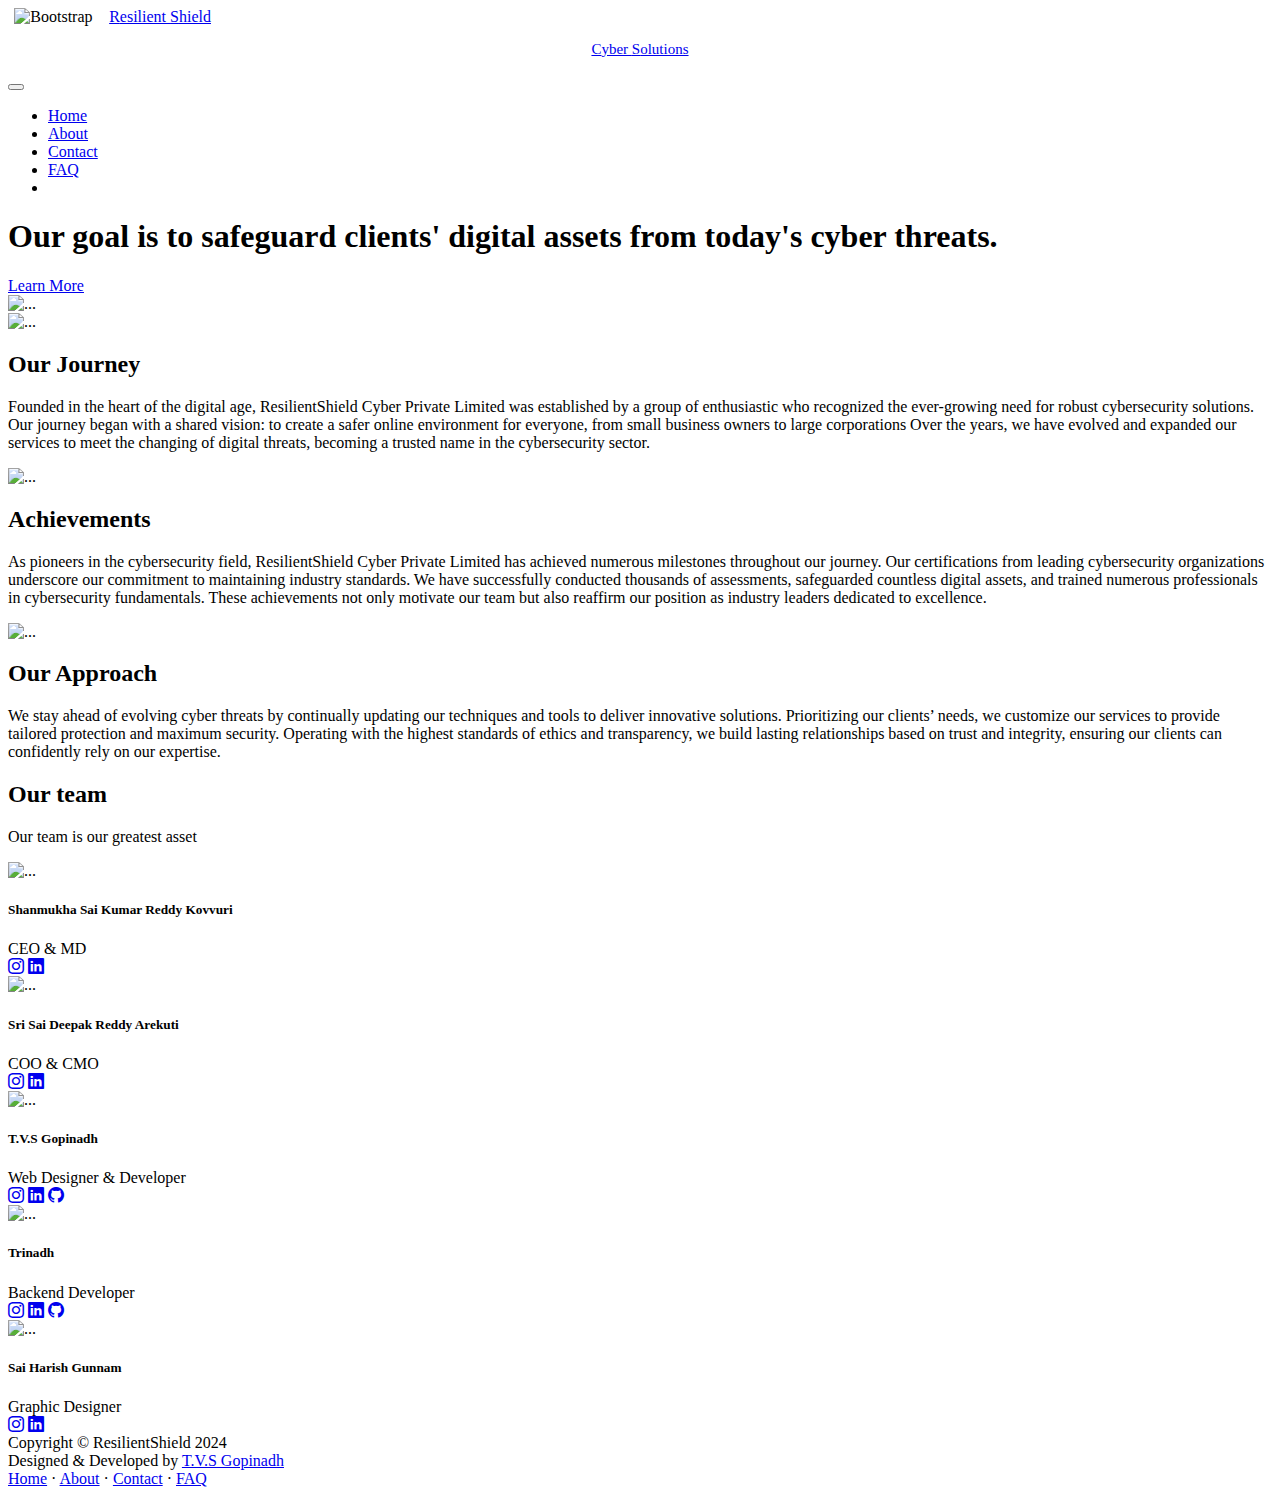
==== about.html @ 651f2c5d "Add files via upload" ====
<!DOCTYPE html>
<html lang="en">
    <head>
        <meta charset="utf-8" />
        <meta name="viewport" content="width=device-width, initial-scale=1, shrink-to-fit=no" />
        <meta name="description" content="" />
        <meta name="author" content="" />
        <title>About Us - Resilient-Shield</title>
        <!-- Favicon-->
        <link rel="icon" type="image/x-icon" href="assets/favicon.ico" />
        <!-- Bootstrap icons-->
        <link href="https://cdn.jsdelivr.net/npm/bootstrap-icons@1.5.0/font/bootstrap-icons.css" rel="stylesheet" />
        <!-- Core theme CSS (includes Bootstrap)-->
        <link href="css/styles.css" rel="stylesheet" />
        <script src="https://kit.fontawesome.com/0692e1ec03.js" crossorigin="anonymous"></script>
    </head>
    <body class="d-flex flex-column">
        <main class="flex-shrink-0">
            <nav class="navbar navbar-expand-lg navbar-dark bg-dark">
                <div class="container px-5">
                    <img src="./assets/logo.png" alt="Bootstrap"
                        style="margin-left: 0.5%;margin-right: 1%; width: 40px; height: 44;">
                    <a class="navbar-brand" href="index.html"><span> R</span>esilient <span>S</span>hield <br>
                        <p style="font-size: 15px; text-align: center;"><span style="font-size: 15px;"> C</span>yber <span
                                style="font-size: 15px;">S</span>olutions</p>
                    </a>
                    <button class="navbar-toggler" type="button" data-bs-toggle="collapse"
                        data-bs-target="#navbarSupportedContent" aria-controls="navbarSupportedContent"
                        aria-expanded="false" aria-label="Toggle navigation"><span
                            class="navbar-toggler-icon"></span></button>
                    <div class="collapse navbar-collapse" id="navbarSupportedContent">
                        <ul class="navbar-nav ms-auto mb-2 mb-lg-0">
                            <li class="nav-item"><a class="nav-link" href="index.html">Home</a></li>
                            <li class="nav-item"><a class="nav-link" href="about.html">About</a></li>
                            <li class="nav-item"><a class="nav-link" href="contact.html">Contact</a></li>
                            <li class="nav-item"><a class="nav-link" href="faq.html">FAQ</a></li>
                            <li class="nav-item dropdown">
    
                        </ul>
                    </div>
                </div>
            </nav>
            <header class="bg-dark py-5">
                <div class="container px-5">
                    <div class="row gx-5 align-items-center justify-content-center">
                        <div class="col-lg-8 col-xl-7 col-xxl-6">
                            <div class="my-5 text-center text-xl-start">
                                <h1 class="display-8 fw-bolder text-white mb-5">Our goal is to safeguard clients' digital assets from today's cyber threats.</h1>
                                <div class="d-grid gap-3 d-sm-flex justify-content-sm-center justify-content-xl-start">
                                    <a class="btn btn-outline-light btn-lg px-4" href="#scroll-target">Learn More</a>
                                </div>
                            </div>
                        </div>
                        <div class="col-xl-5 col-xxl-6 d-none d-xl-block text-center"><img class="img-fluid rounded-3 my-5" style="height: 450px; width: 450px;" src="./assets/—Pngtree—shield security safe_7963298.png" alt="..." /></div>
                    </div>
                </div>
            </header>
            <section class="py-5 bg-light" id="scroll-target">
                <div class="container px-5 my-5">
                    <div class="row gx-5 align-items-center">
                        <div class="col-lg-6"><img class="img-fluid rounded mb-5 mb-lg-0" src="./assets/—Pngtree—creative hand-painted network security logo_5008553.png" alt="..." /></div>
                        <div class="col-lg-6">
                            <h2 class="fw-bolder">Our Journey</h2>
                            <p class="lead fw-normal text-muted mb-0">Founded in the heart of the digital age, ResilientShield Cyber Private Limited was established by a group of enthusiastic who recognized the ever-growing need for robust cybersecurity solutions. Our journey began with a shared vision: to create a safer online environment for everyone, from small business owners to large corporations Over the years, we have evolved and expanded our services to meet the changing of digital threats, becoming a trusted name in the cybersecurity sector.</p>
                        </div>
                    </div>
                </div>
            </section>
            <section class="py-5">
                <div class="container px-5 my-5">
                    <div class="row gx-5 align-items-center">
                        <div class="col-lg-6 order-first order-lg-last"><img class="img-fluid rounded mb-5 mb-lg-0" src="./assets/—Pngtree—business goals achievement concept with_7516352.png" alt="..." /></div>
                        <div class="col-lg-6">
                            <h2 class="fw-bolder">Achievements</h2>
                            <p class="lead fw-normal text-muted mb-0">As pioneers in the cybersecurity field, ResilientShield Cyber Private Limited has achieved numerous milestones throughout our journey. Our certifications from leading cybersecurity organizations underscore our commitment to maintaining industry standards. We have successfully conducted thousands of assessments, safeguarded countless digital assets, and trained numerous professionals in cybersecurity fundamentals. These achievements not only motivate our team but also reaffirm our position as industry leaders dedicated to excellence.</p>
                        </div>
                    </div>
                </div>
            </section>
            <section class="py-5 bg-light" id="scroll-target">
                <div class="container px-5 my-5">
                    <div class="row gx-5 align-items-center">
                        <div class="col-lg-6"><img class="img-fluid rounded mb-5 mb-lg-0" src="./assets/—Pngtree—vector working team icon_4022063.png" alt="..." /></div>
                        <div class="col-lg-6">
                            <h2 class="fw-bolder">Our Approach</h2>
                            <p class="lead fw-normal text-muted mb-0">We stay ahead of evolving cyber threats by continually updating our techniques and tools to deliver innovative solutions. Prioritizing our clients’ needs, we customize our services to provide tailored protection and maximum security. Operating with the highest standards of ethics and transparency, we build lasting relationships based on trust and integrity, ensuring our clients can confidently rely on our expertise.</p>
                        </div>
                    </div>
                </div>
            </section>
            <section class="py-5 bg-light">
                <div class="container px-5 my-5">
                    <div class="text-center">
                        <h2 class="fw-bolder">Our team</h2>
                        <p class="lead fw-normal text-muted mb-5">Our team is our greatest asset</p>
                    </div>
                    <div class="row gx-5 row-cols-1 row-cols-sm-2 row-cols-xl-4 justify-content-center">
                        <div class="col mb-5 mb-5 mb-xl-0">
                            <div class="text-center">
                                <img class="img-fluid rounded-circle mb-4 px-4" src="./assets/kumar.png" alt="..." />
                                <h5 class="fw-bolder">Shanmukha Sai Kumar Reddy Kovvuri</h5>
                               <!-- <button type="button" class="btn btn-secondary bg-dark" data-bs-container="body" data-bs-toggle="popover" data-bs-placement="bottom" data-bs-content="Small description!">
                                    Shanmukha Sai Kumar Reddy Kovvuri</button>-->
                                <div class="fst-italic text-muted">CEO &amp; MD</div>
                                <a class="fs-8 px-2 link-dark" href="https://www.instagram.com/mr.reddy_014/"><i class="bi-instagram"></i></a>
                                <a class="fs-8 px-2 link-dark" href="https://www.linkedin.com/in/kovvuri-shanmukha-sai-kumar-reddy-827961227/"><i class="bi-linkedin"></i></a>
                                <!--<a class="fs-8 px-2 link-dark" href="#!"><i class="bi-github"></i></a>-->
                            </div>
                        </div>
                        <div class="col mb-5 mb-5 mb-xl-0">
                            <div class="text-center">
                                <img class="img-fluid rounded-circle mb-4 px-4" src="./assets/deepak.png" alt="..." />
                                <h5 class="fw-bolder">Sri Sai Deepak Reddy Arekuti</h5>
                                <div class="fst-italic text-muted">COO &amp; CMO</div>
                                <a class="fs-8 px-2 link-dark" href="https://www.instagram.com/mr.deepak_reddy/"><i class="bi-instagram"></i></a>
                                <a class="fs-8 px-2 link-dark" href="https://www.linkedin.com/in/deepak-arekuti-6197a32a6/"><i class="bi-linkedin"></i></a>
                                <!--<a class="fs-8 px-2 link-dark" href="#!"><i class="bi-github"></i></a>-->
                            </div>
                        </div>
                        <div class="col mb-5 mb-5 mb-sm-0">
                            <div class="text-center">
                                <img class="img-fluid rounded-circle mb-4 px-4" src="./assets/tharun.png" alt="..." />
                                <h5 class="fw-bolder">T.V.S Gopinadh</h5>
                                <div class="fst-italic text-muted">Web Designer &amp; Developer</div>
                                <a class="fs-8 px-2 link-dark" href="https://www.instagram.com/tharunsai_gadupudi?igsh=eWViNHY4dHh6cmFi"><i class="bi-instagram"></i></a>
                                <a class="fs-8 px-2 link-dark" href="https://www.linkedin.com/in/tharungadupudi/"><i class="bi-linkedin"></i></a>
                                <a class="fs-8 px-2 link-dark" href="https://github.com/tharun099"><i class="bi-github"></i></a>
                            </div>
                        </div>
                        <div class="col mb-5 mb-5 mb-sm-0">
                            <div class="text-center">
                                <img class="img-fluid rounded-circle mb-4 px-4" src="./assets/trinadh.png" alt="..." />
                                <h5 class="fw-bolder">Trinadh</h5>
                                <div class="fst-italic text-muted">Backend Developer</div>
                                <a class="fs-8 px-2 link-dark" href="#!"><i class="bi-instagram"></i></a>
                                <a class="fs-8 px-2 link-dark" href="#!"><i class="bi-linkedin"></i></a>
                                <a class="fs-8 px-2 link-dark" href="#!"><i class="bi-github"></i></a>

                            </div>
                        </div>
                        <div class="col mb-5 mb-5 mb-sm-0">
                            <div class="text-center">
                                <img class="img-fluid rounded-circle mb-4 px-4" src="./assets/Harish.png" alt="..." />
                                <h5 class="fw-bolder">Sai Harish Gunnam</h5>
                                <div class="fst-italic text-muted">Graphic Designer</div>
                                <a class="fs-8 px-2 link-dark" href="https://www.instagram.com/harish_gunnam_22/"><i class="bi-instagram"></i></a>
                                <a class="fs-8 px-2 link-dark" href="https://www.linkedin.com/in/sai-harish-gunnam-9b29a32b8/"><i class="bi-linkedin"></i></a>
                                

                            </div>
                        </div>
                        
                    </div>
                </div>
            </section>
        </main>
        <footer class="bg-dark py-4 mt-auto">
            <div class="container px-5">
                <div class="row align-items-center justify-content-between flex-column flex-sm-row">
                    <div class="col-auto">
                        <div class="small m-0 text-white">Copyright &copy; ResilientShield 2024</div>
                    </div>
                    <div class="col-auto">
                        <div class="small m-0 text-white text-decoration-none">Designed & Developed by <a class="link-light"
                                href="https://tharun099.github.io/portfolio/">T.V.S Gopinadh</a></div>
                    </div>
                    <div class="col-auto">
                        <a class="link-light small" href="./index.html">Home</a>
                        <span class="text-white mx-1">&middot;</span>
                        <a class="link-light small" href="./about.html">About</a>
                        <span class="text-white mx-1">&middot;</span>
                        <a class="link-light small" href="./contact.html">Contact</a>
                        <span class="text-white mx-1">&middot;</span>
                        <a class="link-light small" href="./faq.html">FAQ</a>
                    </div>
                </div>
            </div>
        </footer>
        <script src="https://cdn.jsdelivr.net/npm/bootstrap@5.2.3/dist/js/bootstrap.bundle.min.js"></script>
        <script src="js/scripts.js"></script>
    </body>
</html>
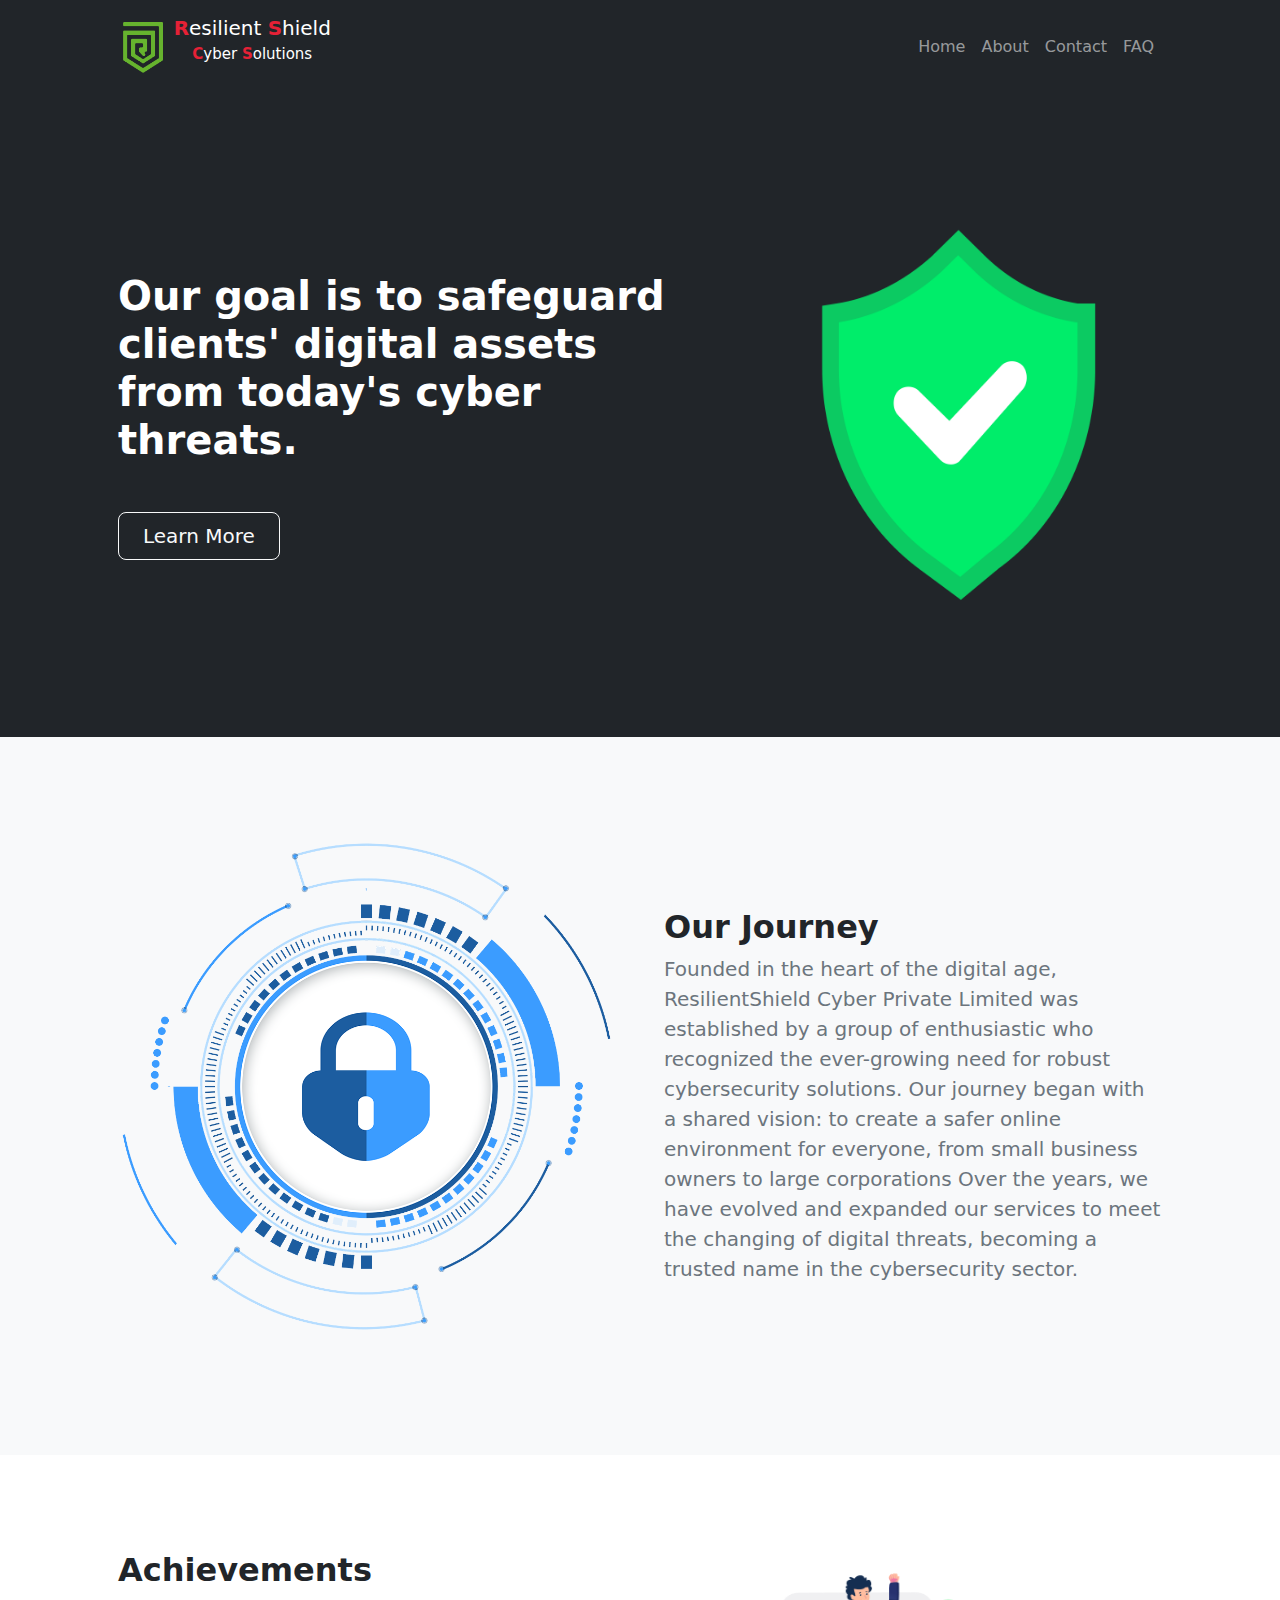
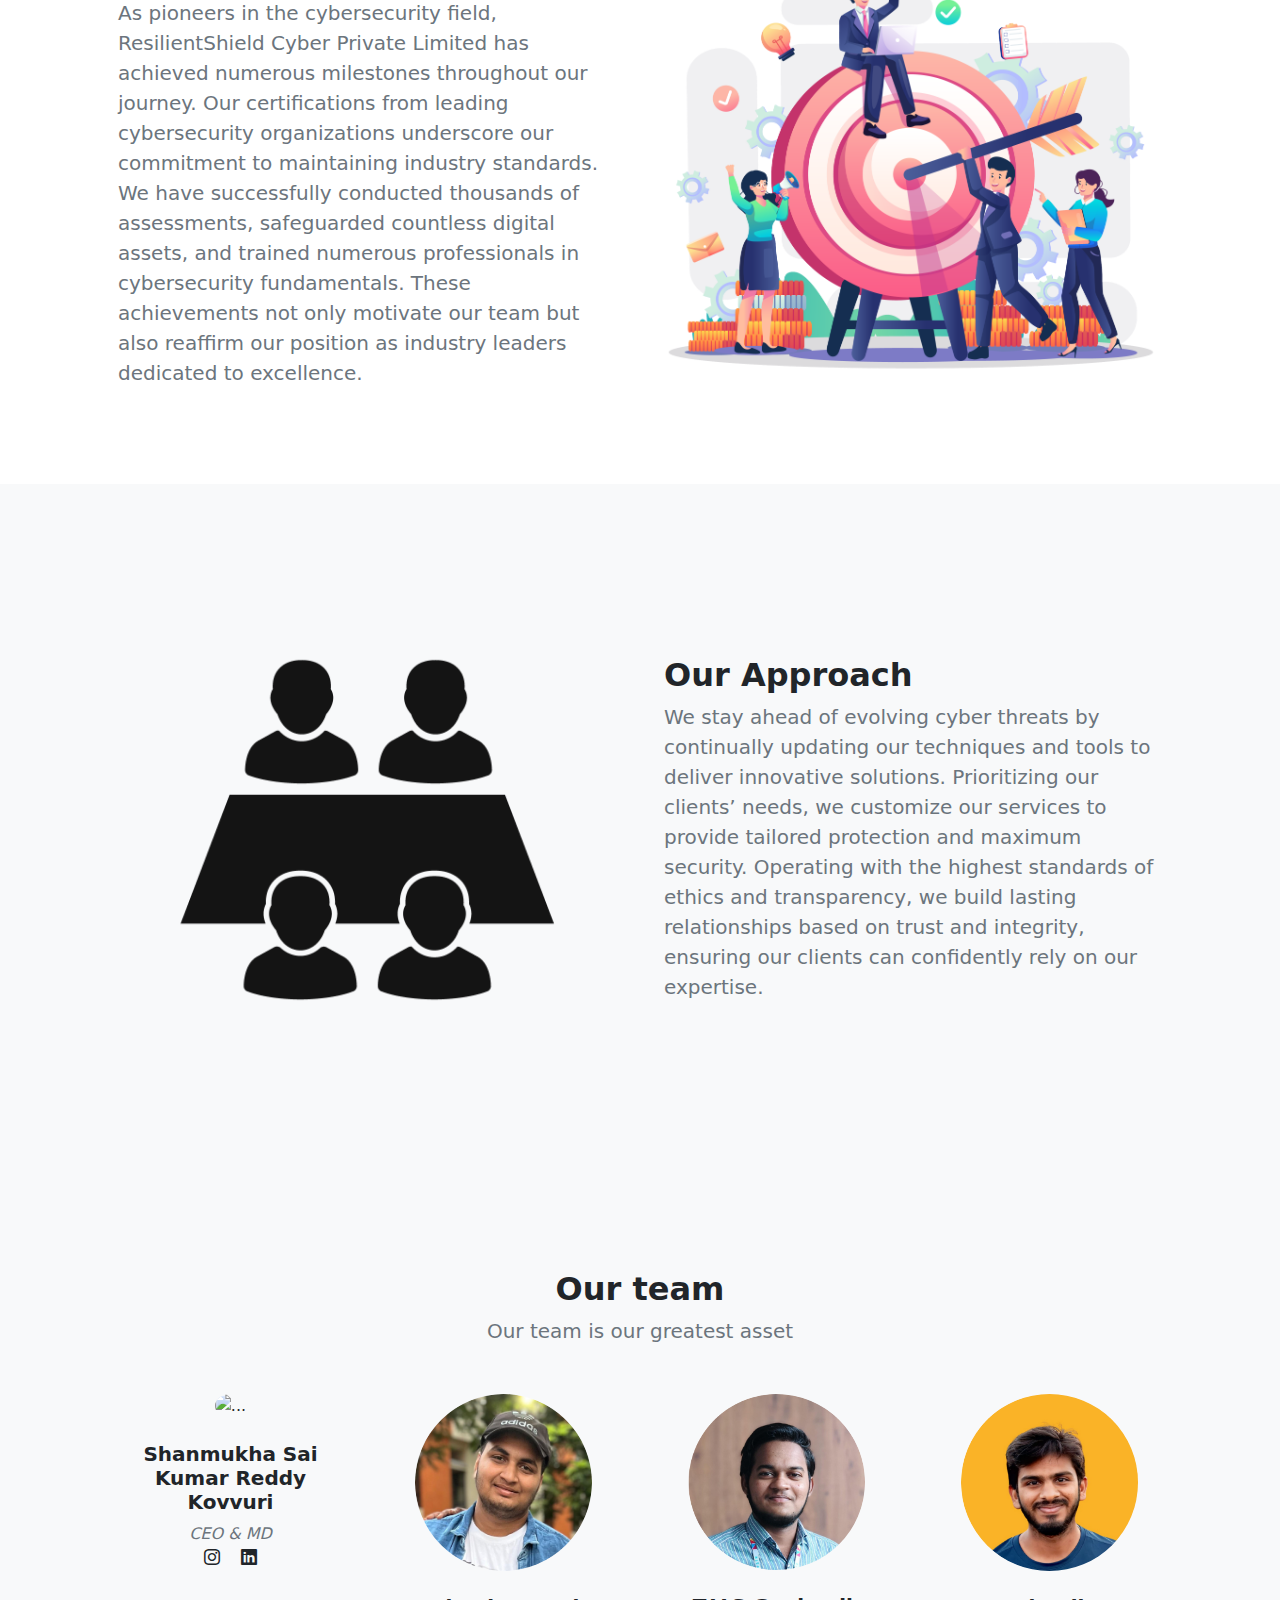
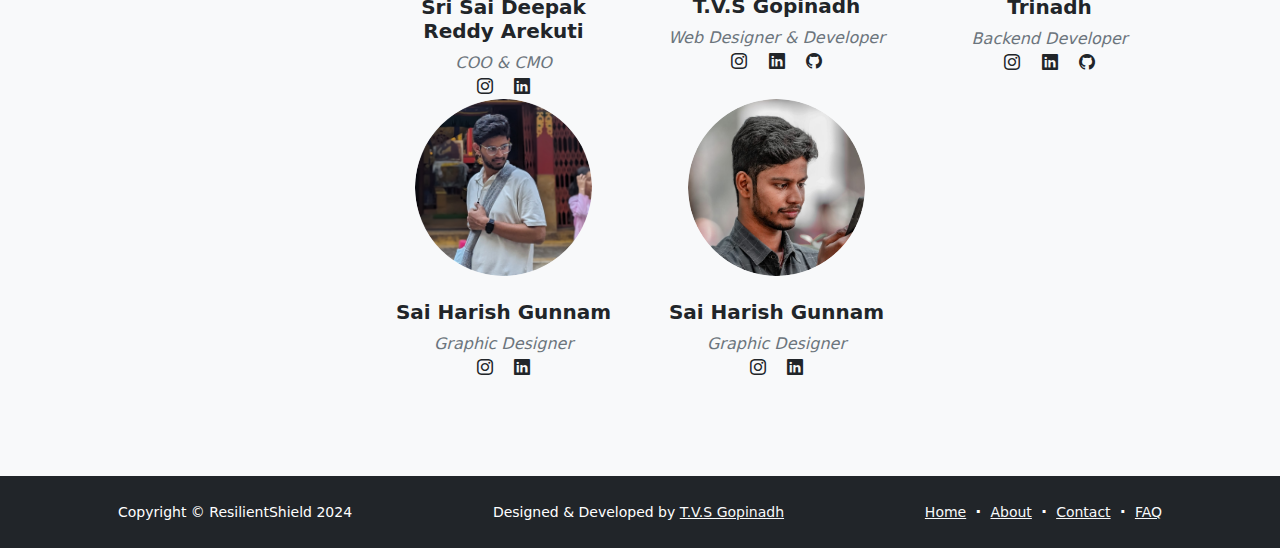
==== commit 01a4d23d: "Update about.html" ====
--- a/about.html
+++ b/about.html
@@ -149,6 +149,16 @@
 
                             </div>
                         </div>
+                         <div class="col mb-5 mb-5 mb-sm-0">
+                            <div class="text-center">
+                                <img class="img-fluid rounded-circle mb-4 px-4" src="./assets/Haresh.png" alt="..." />
+                                <h5 class="fw-bolder">Sai Harish Gunnam</h5>
+                                <div class="fst-italic text-muted">Graphic Designer</div>
+                                <a class="fs-8 px-2 link-dark" href="https://www.instagram.com/hareshgunnam/"><i class="bi-instagram"></i></a>
+                                <a class="fs-8 px-2 link-dark" href="https://www.linkedin.com/in/sai-haresh-gunnam-2168722bb/"><i class="bi-linkedin"></i></a>
+                                
+                            </div>
+                        </div>
                         
                     </div>
                 </div>
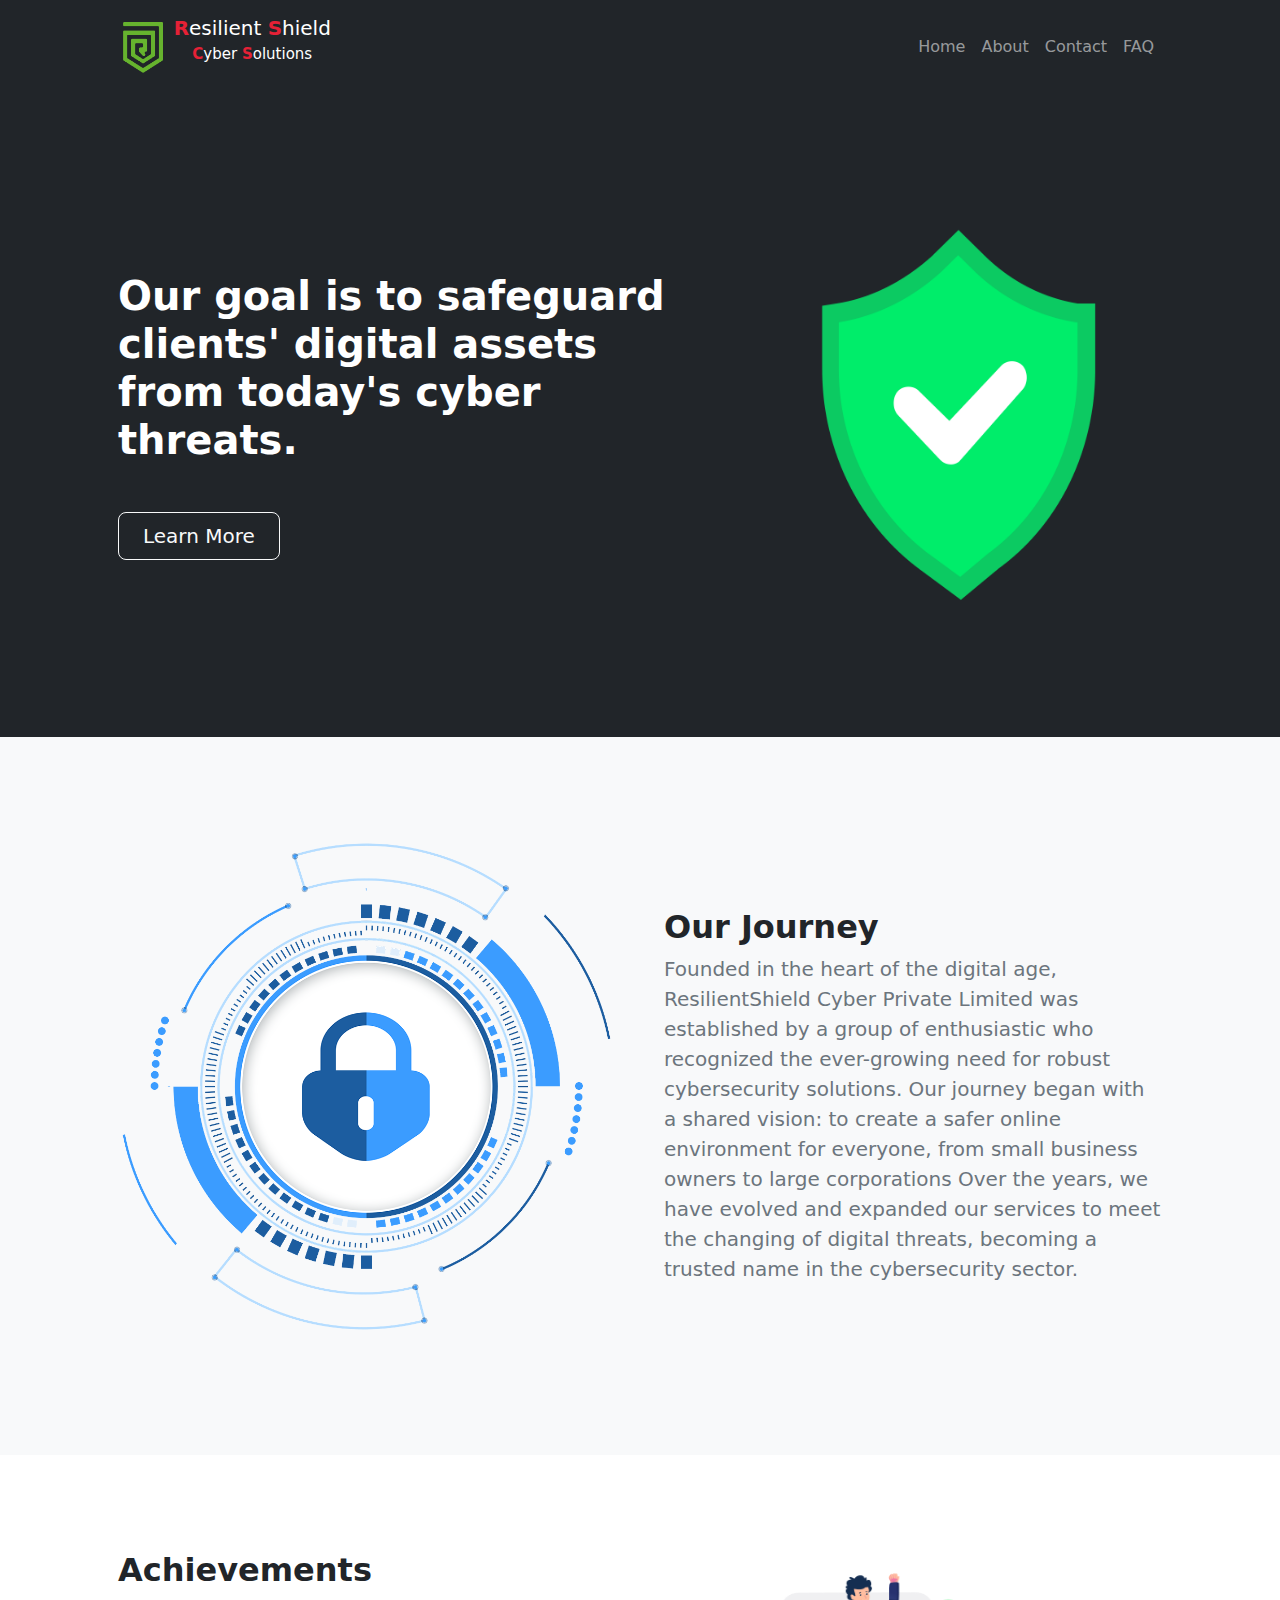
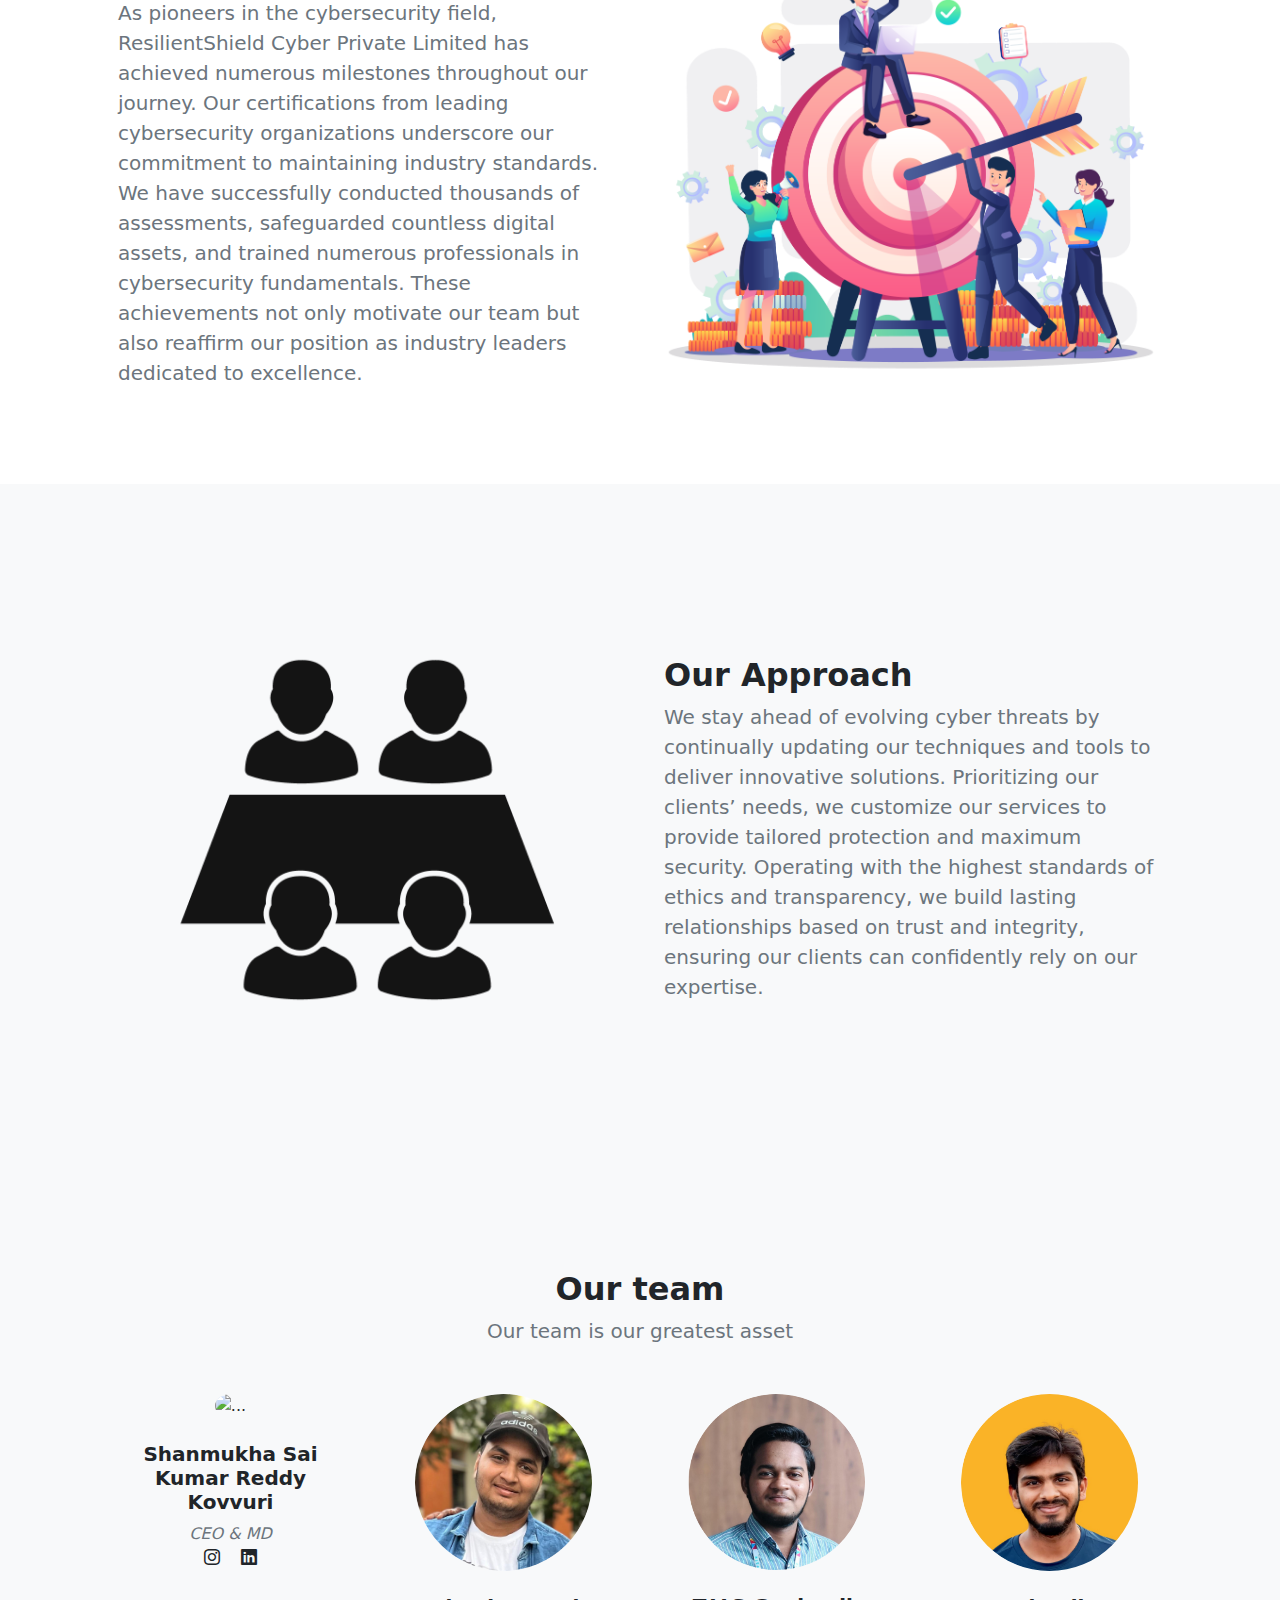
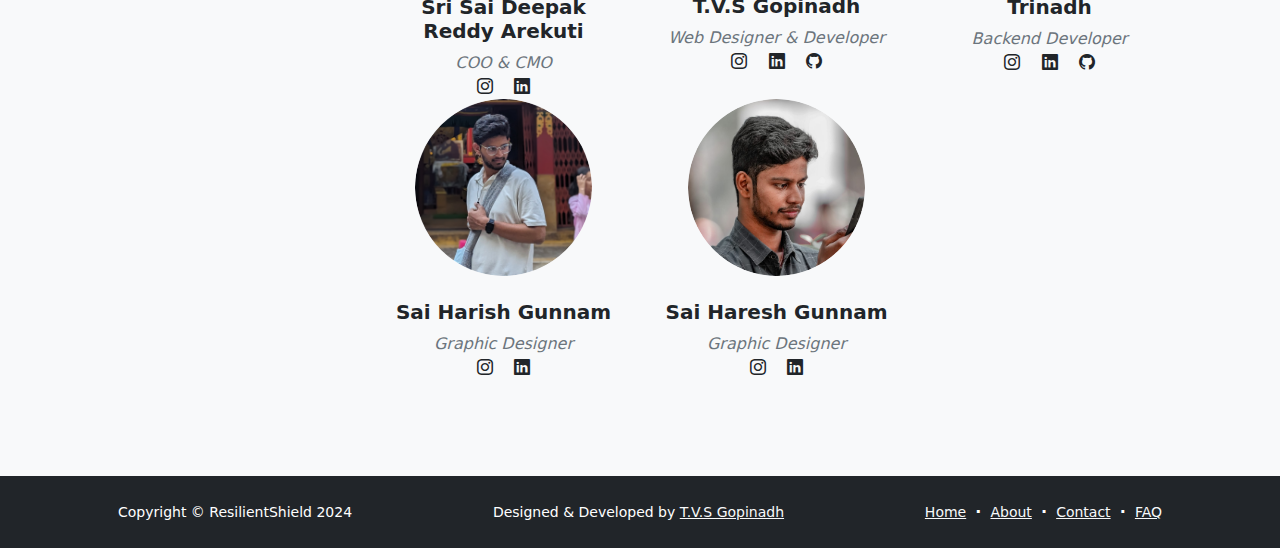
==== commit 86dfe833: "Update about.html" ====
--- a/about.html
+++ b/about.html
@@ -152,7 +152,7 @@
                          <div class="col mb-5 mb-5 mb-sm-0">
                             <div class="text-center">
                                 <img class="img-fluid rounded-circle mb-4 px-4" src="./assets/Haresh.png" alt="..." />
-                                <h5 class="fw-bolder">Sai Harish Gunnam</h5>
+                                <h5 class="fw-bolder">Sai Haresh Gunnam</h5>
                                 <div class="fst-italic text-muted">Graphic Designer</div>
                                 <a class="fs-8 px-2 link-dark" href="https://www.instagram.com/hareshgunnam/"><i class="bi-instagram"></i></a>
                                 <a class="fs-8 px-2 link-dark" href="https://www.linkedin.com/in/sai-haresh-gunnam-2168722bb/"><i class="bi-linkedin"></i></a>
